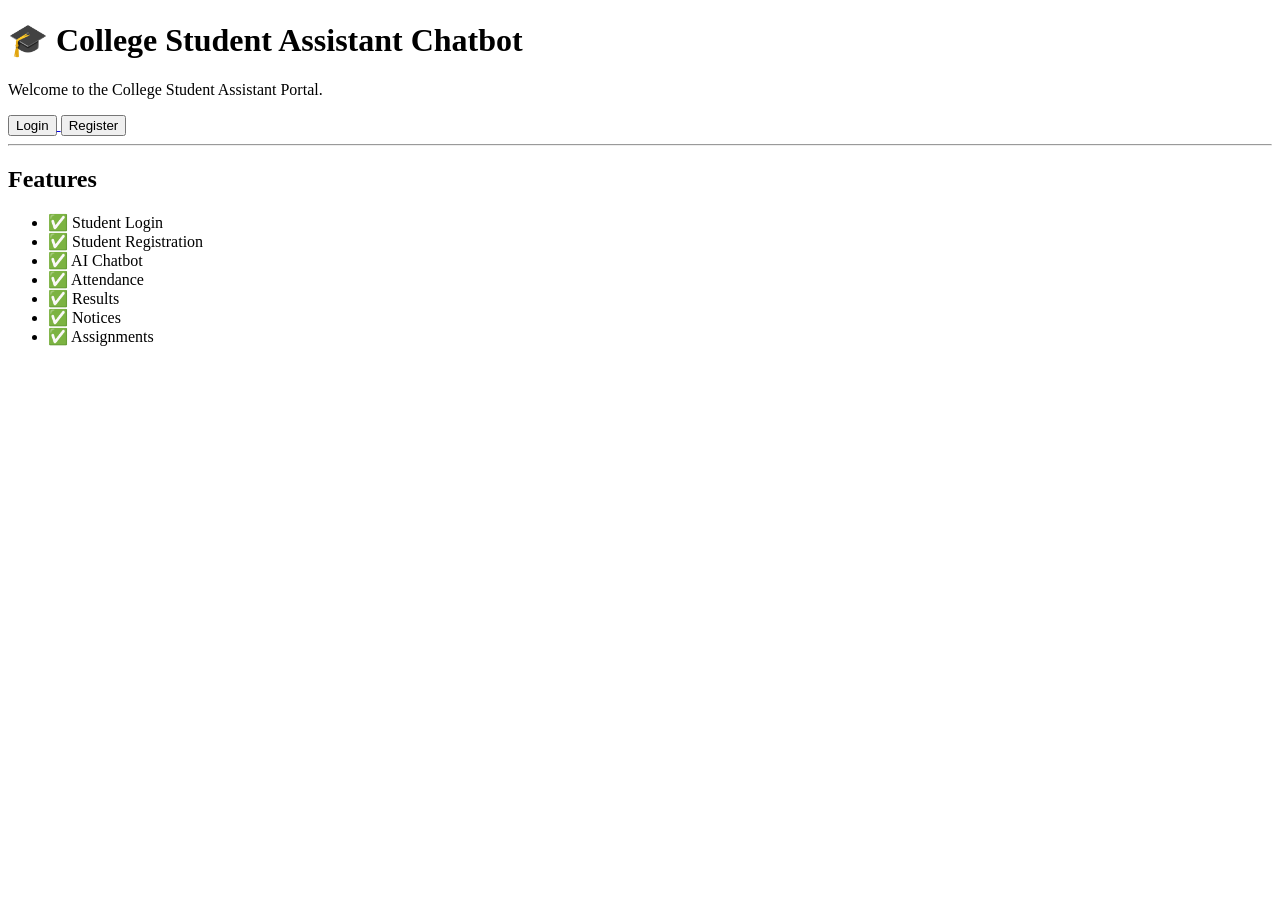
==== templates/index.html @ b160c9fe "Add index.html for College Student Assistant Chatbot" ====
<!DOCTYPE html>
<html lang="en">
<head>
    <meta charset="UTF-8">
    <meta name="viewport" content="width=device-width, initial-scale=1.0">
    <title>College Student Assistant Chatbot</title>

    <link rel="stylesheet" href="{{ url_for('static', filename='style.css') }}">
</head>

<body>

<div class="container">

    <h1>🎓 College Student Assistant Chatbot</h1>

    <p>
        Welcome to the College Student Assistant Portal.
    </p>

    <div class="buttons">

        <a href="/login">
            <button>Login</button>
        </a>

        <a href="/register">
            <button>Register</button>
        </a>

    </div>

    <hr>

    <h2>Features</h2>

    <ul>
        <li>✅ Student Login</li>
        <li>✅ Student Registration</li>
        <li>✅ AI Chatbot</li>
        <li>✅ Attendance</li>
        <li>✅ Results</li>
        <li>✅ Notices</li>
        <li>✅ Assignments</li>
    </ul>

</div>

</body>
</html>
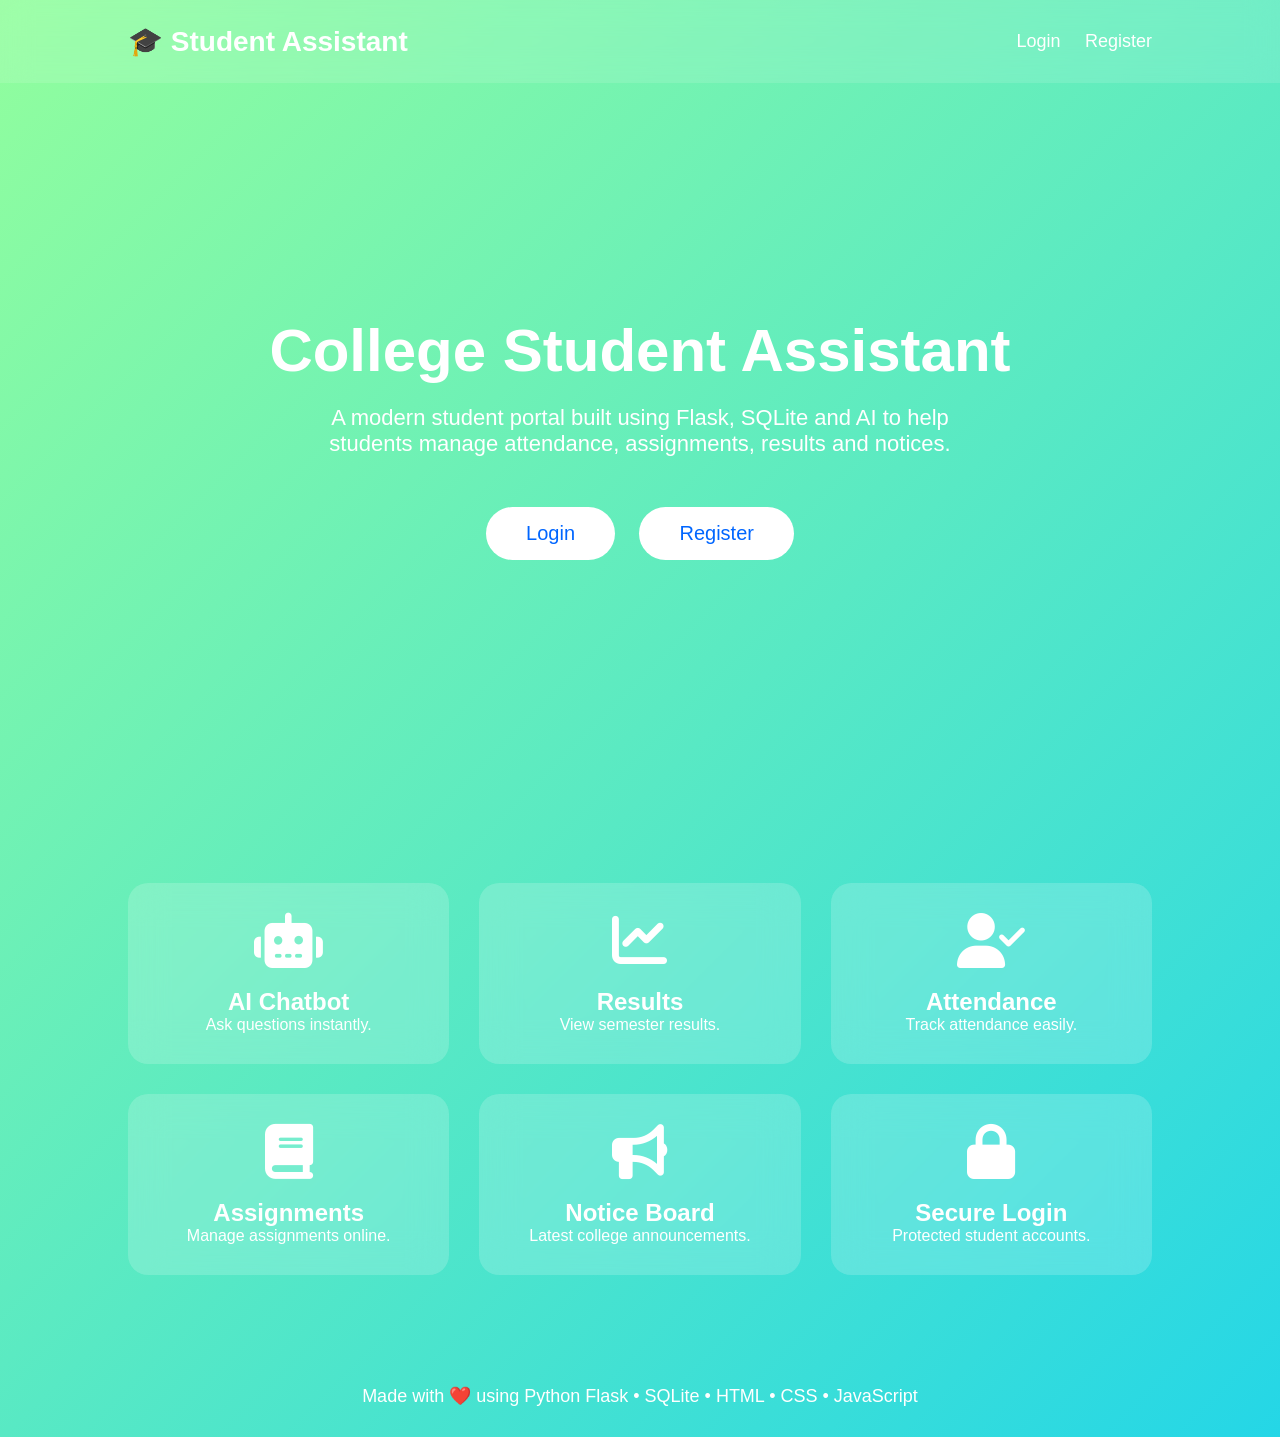
==== commit d94869ea: "Revamp index.html for College Student Assistant portal Updated the index.html file to enhance the la" ====
--- a/templates/index.html
+++ b/templates/index.html
@@ -1,50 +1,327 @@
 <!DOCTYPE html>
 <html lang="en">
 <head>
-    <meta charset="UTF-8">
-    <meta name="viewport" content="width=device-width, initial-scale=1.0">
-    <title>College Student Assistant Chatbot</title>
-
-    <link rel="stylesheet" href="{{ url_for('static', filename='style.css') }}">
+
+<meta charset="UTF-8">
+<meta name="viewport" content="width=device-width, initial-scale=1.0">
+
+<title>College Student Assistant</title>
+
+<link href="https://cdnjs.cloudflare.com/ajax/libs/font-awesome/6.5.2/css/all.min.css" rel="stylesheet">
+
+<style>
+
+*{
+margin:0;
+padding:0;
+box-sizing:border-box;
+font-family:'Segoe UI',sans-serif;
+}
+
+body{
+
+background:linear-gradient(-45deg,#1e3c72,#2a5298,#00c9ff,#92fe9d);
+background-size:400% 400%;
+animation:bg 15s ease infinite;
+overflow-x:hidden;
+
+}
+
+@keyframes bg{
+
+0%{background-position:0% 50%;}
+50%{background-position:100% 50%;}
+100%{background-position:0% 50%;}
+
+}
+
+nav{
+
+display:flex;
+justify-content:space-between;
+align-items:center;
+padding:25px 10%;
+background:rgba(255,255,255,.12);
+backdrop-filter:blur(15px);
+
+}
+
+.logo{
+
+font-size:28px;
+font-weight:bold;
+color:white;
+
+}
+
+nav a{
+
+color:white;
+text-decoration:none;
+margin-left:20px;
+font-size:18px;
+
+}
+
+.hero{
+
+height:80vh;
+
+display:flex;
+
+align-items:center;
+
+justify-content:center;
+
+flex-direction:column;
+
+text-align:center;
+
+color:white;
+
+}
+
+.hero h1{
+
+font-size:60px;
+margin-bottom:20px;
+animation:fade 1s;
+
+}
+
+.hero p{
+
+font-size:22px;
+margin-bottom:40px;
+max-width:700px;
+
+}
+
+@keyframes fade{
+
+from{
+
+opacity:0;
+transform:translateY(40px);
+
+}
+
+to{
+
+opacity:1;
+transform:translateY(0);
+
+}
+
+}
+
+.btn{
+
+padding:15px 40px;
+
+background:white;
+
+color:#0066ff;
+
+border-radius:40px;
+
+text-decoration:none;
+
+font-size:20px;
+
+margin:10px;
+
+transition:.4s;
+
+display:inline-block;
+
+}
+
+.btn:hover{
+
+transform:translateY(-5px);
+box-shadow:0 10px 30px rgba(0,0,0,.3);
+
+}
+
+.features{
+
+display:grid;
+
+grid-template-columns:repeat(auto-fit,minmax(250px,1fr));
+
+gap:30px;
+
+padding:80px 10%;
+
+}
+
+.card{
+
+background:rgba(255,255,255,.18);
+
+backdrop-filter:blur(18px);
+
+border-radius:20px;
+
+padding:30px;
+
+text-align:center;
+
+color:white;
+
+transition:.4s;
+
+}
+
+.card:hover{
+
+transform:translateY(-10px);
+
+}
+
+.card i{
+
+font-size:55px;
+
+margin-bottom:20px;
+
+}
+
+footer{
+
+padding:30px;
+
+text-align:center;
+
+color:white;
+
+font-size:18px;
+
+}
+
+</style>
+
 </head>
 
 <body>
 
-<div class="container">
-
-    <h1>🎓 College Student Assistant Chatbot</h1>
-
-    <p>
-        Welcome to the College Student Assistant Portal.
-    </p>
-
-    <div class="buttons">
-
-        <a href="/login">
-            <button>Login</button>
-        </a>
-
-        <a href="/register">
-            <button>Register</button>
-        </a>
-
-    </div>
-
-    <hr>
-
-    <h2>Features</h2>
-
-    <ul>
-        <li>✅ Student Login</li>
-        <li>✅ Student Registration</li>
-        <li>✅ AI Chatbot</li>
-        <li>✅ Attendance</li>
-        <li>✅ Results</li>
-        <li>✅ Notices</li>
-        <li>✅ Assignments</li>
-    </ul>
-
-</div>
+<nav>
+
+<div class="logo">
+
+🎓 Student Assistant
+
+</div>
+
+<div>
+
+<a href="/login">Login</a>
+
+<a href="/register">Register</a>
+
+</div>
+
+</nav>
+
+<section class="hero">
+
+<h1>College Student Assistant</h1>
+
+<p>
+
+A modern student portal built using Flask, SQLite and AI to help students manage attendance, assignments, results and notices.
+
+</p>
+
+<div>
+
+<a class="btn" href="/login">
+
+Login
+
+</a>
+
+<a class="btn" href="/register">
+
+Register
+
+</a>
+
+</div>
+
+</section>
+
+<section class="features">
+
+<div class="card">
+
+<i class="fas fa-robot"></i>
+
+<h2>AI Chatbot</h2>
+
+<p>Ask questions instantly.</p>
+
+</div>
+
+<div class="card">
+
+<i class="fas fa-chart-line"></i>
+
+<h2>Results</h2>
+
+<p>View semester results.</p>
+
+</div>
+
+<div class="card">
+
+<i class="fas fa-user-check"></i>
+
+<h2>Attendance</h2>
+
+<p>Track attendance easily.</p>
+
+</div>
+
+<div class="card">
+
+<i class="fas fa-book"></i>
+
+<h2>Assignments</h2>
+
+<p>Manage assignments online.</p>
+
+</div>
+
+<div class="card">
+
+<i class="fas fa-bullhorn"></i>
+
+<h2>Notice Board</h2>
+
+<p>Latest college announcements.</p>
+
+</div>
+
+<div class="card">
+
+<i class="fas fa-lock"></i>
+
+<h2>Secure Login</h2>
+
+<p>Protected student accounts.</p>
+
+</div>
+
+</section>
+
+<footer>
+
+Made with ❤️ using Python Flask • SQLite • HTML • CSS • JavaScript
+
+</footer>
 
 </body>
+
 </html>
